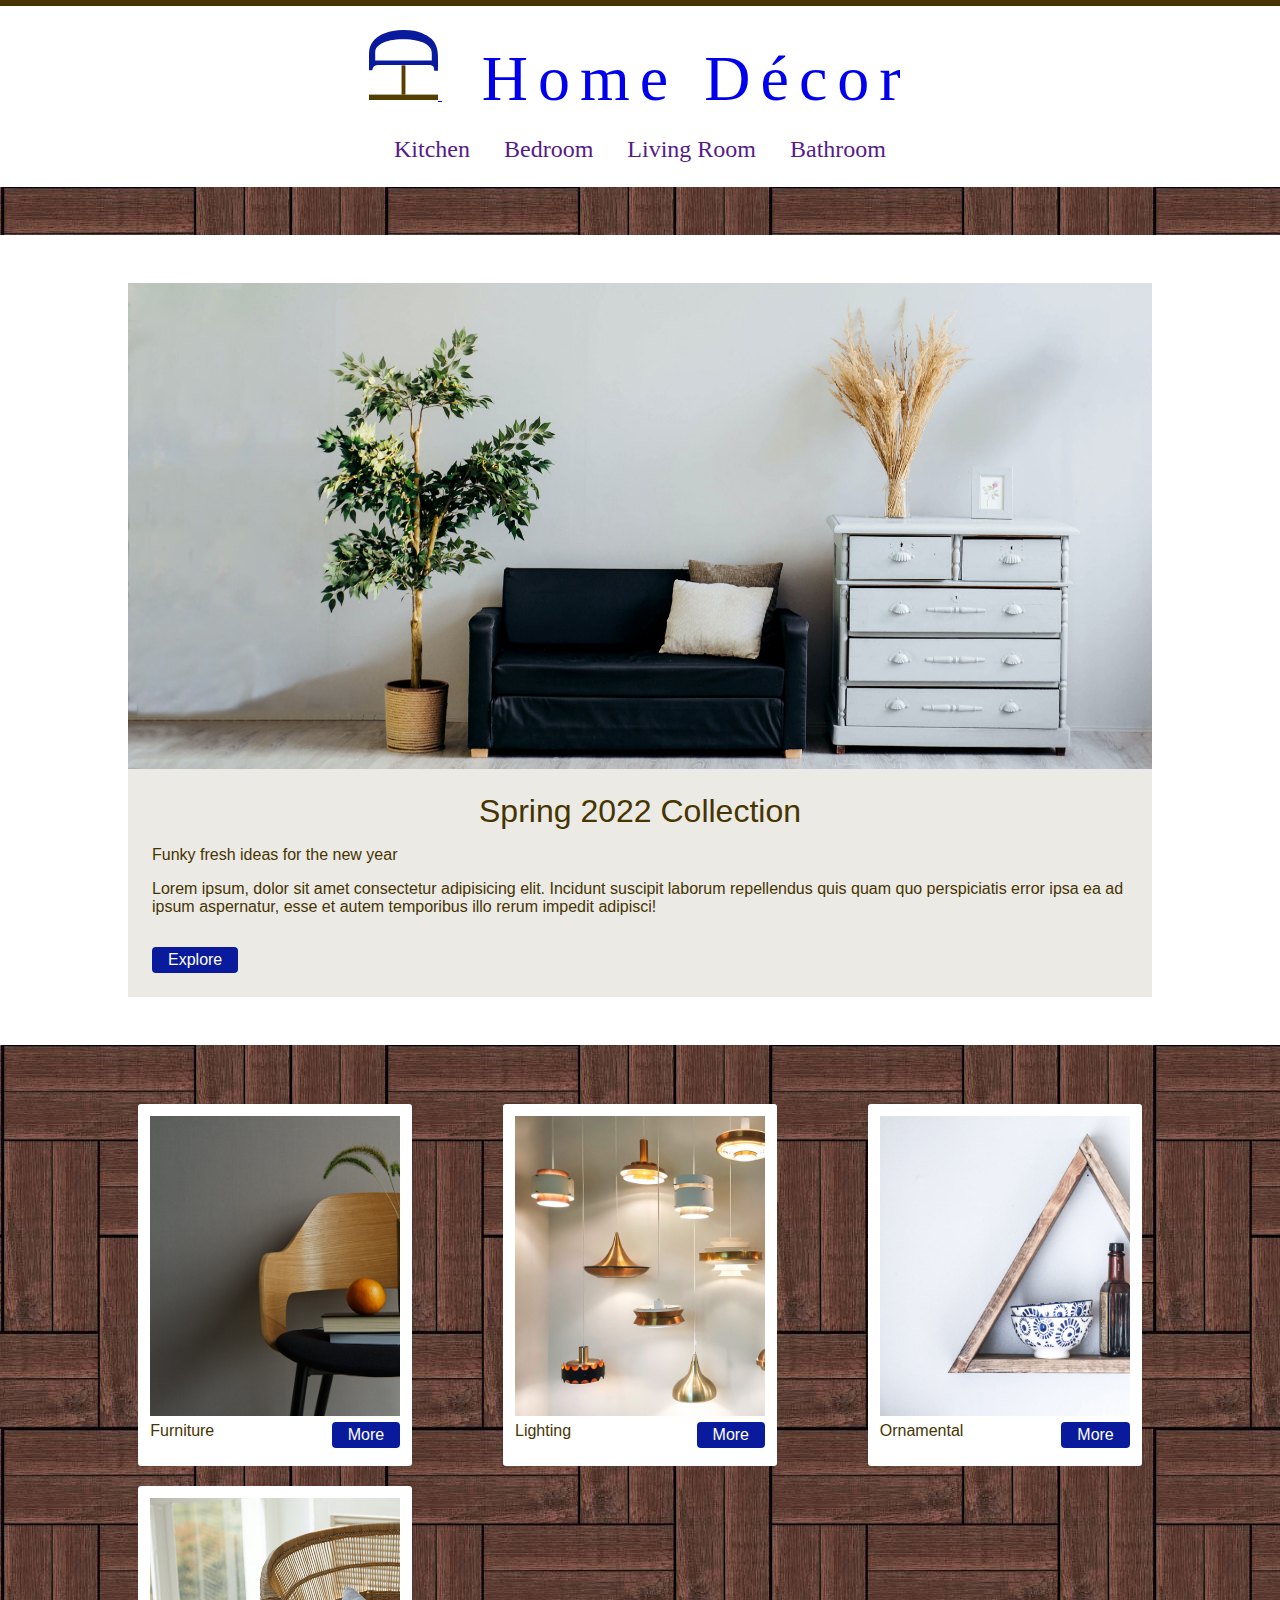
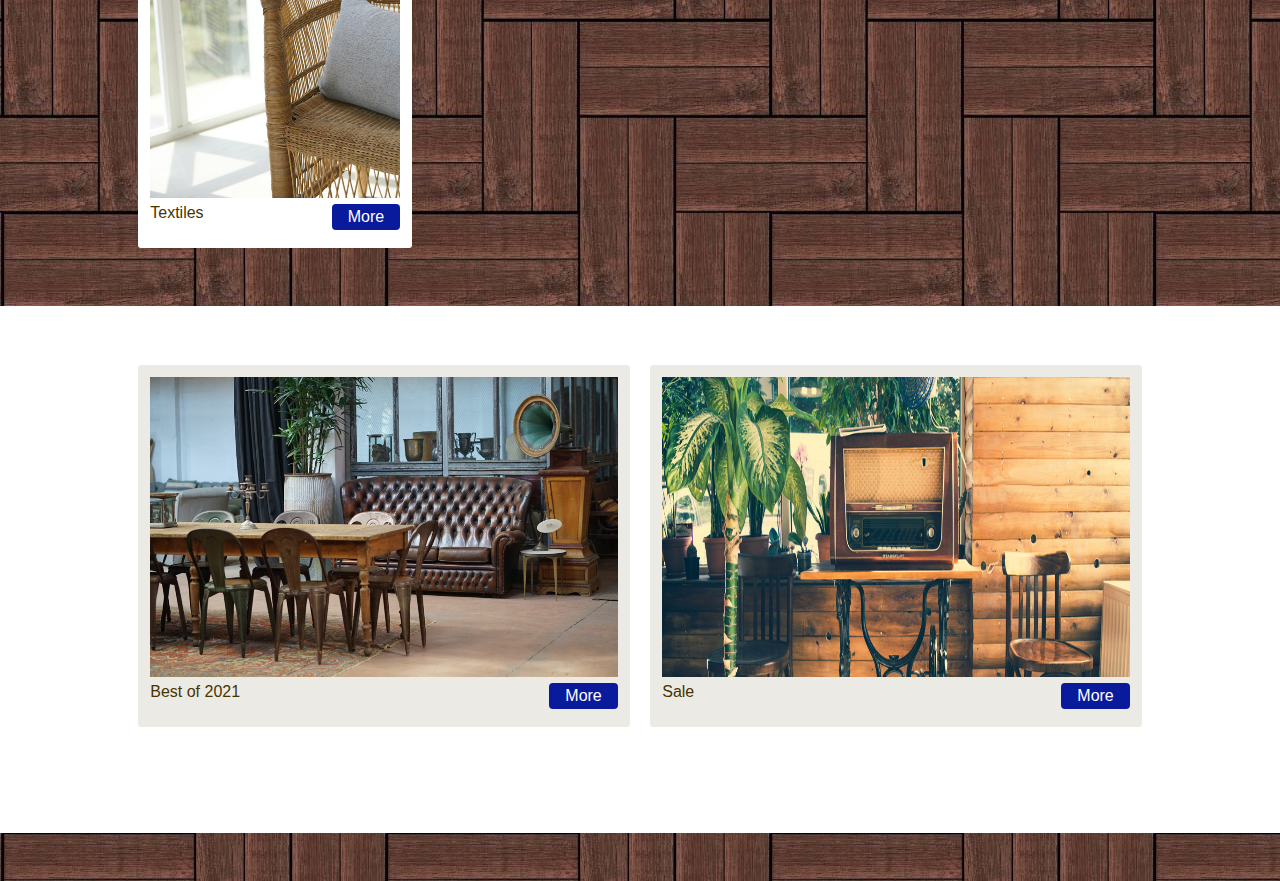
==== root/index.html @ 32a8465b "added root" ====
<!DOCTYPE html>
<html lang="en">
<head>
    <meta charset="UTF-8">
    <meta http-equiv="X-UA-Compatible" content="IE=edge">
    <meta name="viewport" content="width=device-width, initial-scale=1.0">
    <title>Home Decor | Welcome</title>
    <link rel="stylesheet" href="css/style.css">
<body>
    <header>
        <a href="index.html">
            <img id="logo" src="./images/logo.svg" alt="">
            <div id="brand">Home D&eacutecor</div>
        </a>
        <nav>
            <a href="">Kitchen</a>
            <a href="">Bedroom</a>
            <a href="">Living Room</a>
            <a href="">Bathroom</a>
        </nav>
    </header>
    <div class="parquet strip"></div>
    <main>
        
        <div class="featured"> 
            <img src="./images/spring.jpeg" alt="">
            <div class="featured-copy">
                <h1>Spring 2022 Collection</h1>
                <p>Funky fresh ideas for the new year</p>
                <p>Lorem ipsum, dolor sit amet consectetur adipisicing elit. Incidunt suscipit laborum repellendus quis quam quo perspiciatis error ipsa ea ad ipsum aspernatur, esse et autem temporibus illo rerum impedit adipisci!</p>
                <div>
                    <a class="cta" href="#">Explore</a>
                </div>
            </div>
        </div>
        <div class="parquet">
            <div class="categories">
                <div class="category-item">
                    <div class="image-container">
                        <img src="./images/furniture.jpg" alt="">
                    </div>
                    <div class="copy">
                        <p>Furniture</p>
                        <a class="cta" href="#">More</a>
                    </div>
                </div>
                <div class="category-item">
                    <div class="image-container">
                        <img src="./images/lighting.jpg" alt="">
                    </div>
                    <div class="copy">
                        <p>Lighting</p>
                        <a class="cta" href="#">More</a>
                    </div>
                </div>
                <div class="category-item">
                    <div class="image-container">
                        <img src="./images/ornamentals.jpg" alt="">
                    </div>
                    <div class="copy">
                        <p>Ornamental</p>
                        <a class="cta" href="#">More</a>
                    </div>
                </div>
                <div class="category-item">
                    <div class="image-container">
                        <img src="./images/textiles.jpg" alt="">
                    </div>
                    <div class="copy">
                        <p>Textiles</p>
                        <a class="cta" href="#">More</a>
                    </div>
                </div>
            </div>
        </div>
        <div class="categories">
            <div class="category-item double">
                <div class="image-container">
                    <img src="./images/best-of.jpg" alt="">
                </div>
                <div class="copy">
                    <p>Best of 2021</p>
                    <a class="cta" href="#">More</a>
                </div>
            </div>
            <div class="category-item double">
                <div class="image-container">
                    <img src="./images/sale.jpg" alt="">
                </div>
                <div class="copy">
                    <p>Sale</p>
                    <a class="cta" href="#">More</a>
                </div>
            </div>
        </div>
        

    </main>
    <div class="parquet strip"></div>
    <footer>
        <!-- <div>Credit: <a rel="nofollow" target="_blank" href="https://www.brusheezy.com">Brusheezy</a></div> -->
        <!-- photo of triangle shelf Photo by <a href="https://unsplash.com/@karaeads?utm_source=unsplash&utm_medium=referral&utm_content=creditCopyText">Kara Eads</a> on <a href="https://unsplash.com/s/photos/deco-interior?utm_source=unsplash&utm_medium=referral&utm_content=creditCopyText">Unsplash</a>
   -->
   <!-- bathroom photo Photo by <a href="https://unsplash.com/@jonnysplsh?utm_source=unsplash&utm_medium=referral&utm_content=creditCopyText">Jonny Caspari</a> on <a href="https://unsplash.com/s/photos/deco-interior?utm_source=unsplash&utm_medium=referral&utm_content=creditCopyText">Unsplash</a>
   -->
   <!-- plant and clock on dresser Photo by <a href="https://unsplash.com/@stephanieharvey?utm_source=unsplash&utm_medium=referral&utm_content=creditCopyText">Stephanie Harvey</a> on <a href="https://unsplash.com/s/photos/deco-interior?utm_source=unsplash&utm_medium=referral&utm_content=creditCopyText">Unsplash</a>
   -->
   <!-- kitchen photo Photo by <a href="https://unsplash.com/@robysense?utm_source=unsplash&utm_medium=referral&utm_content=creditCopyText">Selah Wreck</a> on <a href="https://unsplash.com/s/photos/furnitures?utm_source=unsplash&utm_medium=referral&utm_content=creditCopyText">Unsplash</a>
   -->
   <!-- chesterfield Photo by <a href="https://unsplash.com/@linacastaneda?utm_source=unsplash&utm_medium=referral&utm_content=creditCopyText">Lina Castaneda</a> on <a href="https://unsplash.com/s/photos/antique-vase?utm_source=unsplash&utm_medium=referral&utm_content=creditCopyText">Unsplash</a>
   -->
   <!-- Old radio Photo by <a href="https://unsplash.com/@schmutccsongor?utm_source=unsplash&utm_medium=referral&utm_content=creditCopyText">Csongor Schmutc</a> on <a href="https://unsplash.com/s/photos/antique-vase?utm_source=unsplash&utm_medium=referral&utm_content=creditCopyText">Unsplash</a>
   -->
   <!-- Chair with orange Photo by <a href="https://unsplash.com/@mary_skr?utm_source=unsplash&utm_medium=referral&utm_content=creditCopyText">Mary Skrynnikova</a> on <a href="https://unsplash.com/s/photos/vase?utm_source=unsplash&utm_medium=referral&utm_content=creditCopyText">Unsplash</a>
   -->
   <!-- Chair with plant Photo by <a href="https://unsplash.com/@mitchmoondae1111?utm_source=unsplash&utm_medium=referral&utm_content=creditCopyText">Mitch Moondae</a> on <a href="https://unsplash.com/s/photos/antique-chair?utm_source=unsplash&utm_medium=referral&utm_content=creditCopyText">Unsplash</a>
   -->
   <!-- Deco cup Photo by <a href="https://unsplash.com/@cathalmacan?utm_source=unsplash&utm_medium=referral&utm_content=creditCopyText">Cathal Mac an Bheatha</a> on <a href="https://unsplash.com/collections/3783717/art-deco?utm_source=unsplash&utm_medium=referral&utm_content=creditCopyText">Unsplash</a>
   -->
   <!-- Deco living room Photo by <a href="https://unsplash.com/@figmentprints?utm_source=unsplash&utm_medium=referral&utm_content=creditCopyText">Cat Han</a> on <a href="https://unsplash.com/s/photos/art-deco?utm_source=unsplash&utm_medium=referral&utm_content=creditCopyText">Unsplash</a>
   -->
   <!-- Sofa and dresser Photo by <a href="https://unsplash.com/@alexagorn?utm_source=unsplash&utm_medium=referral&utm_content=creditCopyText">Alexandra Gorn</a> on <a href="https://unsplash.com/s/photos/art-deco?utm_source=unsplash&utm_medium=referral&utm_content=creditCopyText">Unsplash</a>
   -->
   <!-- Lighting Photo by <a href="https://unsplash.com/@etiennegirardet?utm_source=unsplash&utm_medium=referral&utm_content=creditCopyText">Etienne Girardet</a> on <a href="https://unsplash.com/s/photos/lighting?utm_source=unsplash&utm_medium=referral&utm_content=creditCopyText">Unsplash</a>
   -->
   <!-- Textiles Photo by <a href="https://unsplash.com/@deconovo?utm_source=unsplash&utm_medium=referral&utm_content=creditCopyText">Deconovo</a> on <a href="https://unsplash.com/@deconovo?utm_source=unsplash&utm_medium=referral&utm_content=creditCopyText">Unsplash</a>
   -->
    </footer>    
</body>
</html>
---- root/css/style.css ----
body {
  margin: 0;
  font-family: Georgia, "Times New Roman", Times, serif;
  color: #463401;
}

p {
  font-family: Verdana, Geneva, Tahoma, sans-serif;
}

.cta {
  display: inline-block;
  background-color: #091B9C;
  color: white;
  text-decoration: none;
  padding: 4px 16px;
  border-radius: 4px;
  font-family: Verdana, Geneva, Tahoma, sans-serif;
}

.cta:hover {
  background-color: #463401;
}

.strip {
  height: 48px;
  width: 100%;
}

header {
  padding: 24px 10% 24px 10%;
  position: relative;
  text-align: center;
  border-top: 6px solid #463401;
}

#brand, nav {
  display: inline-block;
}

#logo {
  height: 70px;
}

#brand {
  font-size: 4rem;
  letter-spacing: 10px;
  margin-left: 40px;
}

nav {
  margin-top: 20px;
  display: block;
}

nav a {
  font-size: 1.5rem;
  text-decoration: none;
  margin: 15px;
}

main {
  padding: 48px 0;
}

.featured {
  width: 80%;
  margin: 0 auto;
  border-radius: 3px;
  padding: 0 1%;
  background-color: white;
  display: -webkit-box;
  display: -ms-flexbox;
  display: flex;
  -ms-flex-wrap: wrap;
      flex-wrap: wrap;
  font-family: Verdana, Geneva, Tahoma, sans-serif;
  margin-bottom: 48px;
}

.featured h1 {
  font-weight: 100;
  text-align: center;
  margin: 0;
}

.featured img {
  width: 100%;
  -webkit-box-flex: 1;
      -ms-flex: 1;
          flex: 1;
}

.featured .featured-copy {
  padding: 24px;
  -webkit-box-flex: 1;
      -ms-flex: 1;
          flex: 1;
  background-color: rgba(70, 52, 1, 0.1);
}

.featured .cta {
  margin-top: 15px;
}

.categories {
  width: 80%;
  margin: 0 auto;
  padding: 48px 0;
  display: -webkit-box;
  display: -ms-flexbox;
  display: flex;
  -ms-flex-wrap: wrap;
      flex-wrap: wrap;
  -webkit-box-pack: justify;
      -ms-flex-pack: justify;
          justify-content: space-between;
}

.categories .category-item {
  text-align: center;
  padding: 12px;
  border-radius: 3px;
  width: 21%;
  margin: 1%;
  min-width: 250px;
  background-color: white;
}

.categories .category-item.double {
  -webkit-box-flex: 1;
      -ms-flex: 1;
          flex: 1;
  background-color: rgba(70, 52, 1, 0.1);
  border-radius: 3px;
}

.categories .category-item.double img {
  width: 100%;
}

.categories .category-item .copy {
  display: -webkit-box;
  display: -ms-flexbox;
  display: flex;
  -ms-flex-wrap: wrap;
      flex-wrap: wrap;
  -webkit-box-pack: justify;
      -ms-flex-pack: justify;
          justify-content: space-between;
  padding: 6px 0;
}

.categories .category-item .copy p {
  margin: 0;
}

.categories .image-container {
  height: 300px;
  overflow: hidden;
}

.categories img {
  height: 100%;
  -o-object-fit: fill;
     object-fit: fill;
}

.parquet {
  background-image: url("../../images/parquet.jpg");
}
/*# sourceMappingURL=style.css.map */
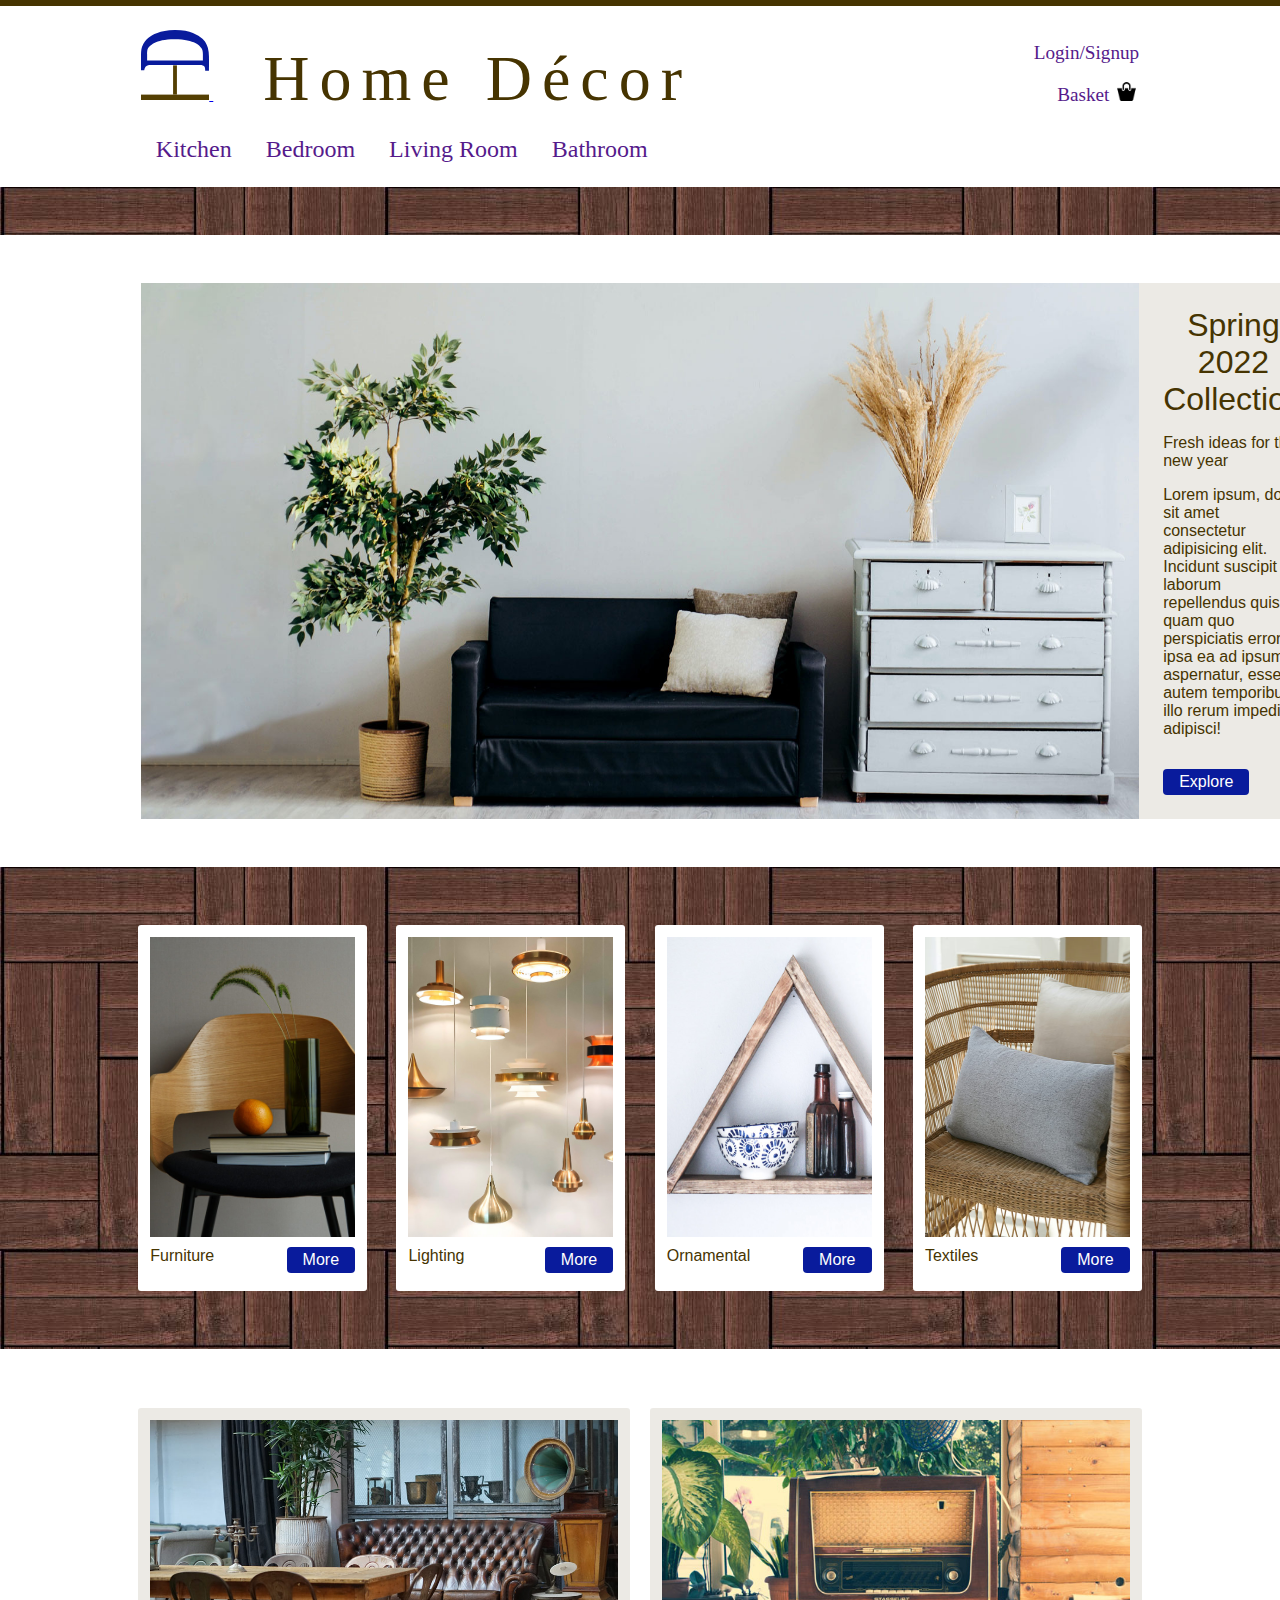
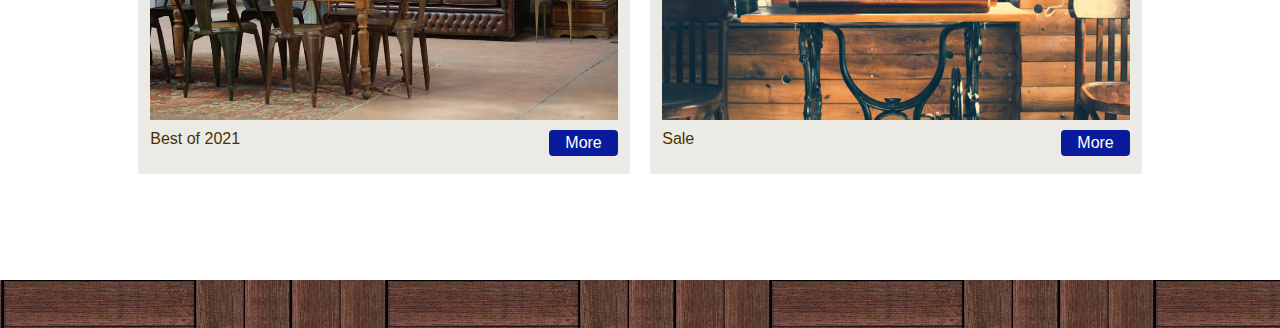
==== commit 852a84c7: "Added media queries" ====
--- a/root/index.html
+++ b/root/index.html
@@ -18,6 +18,15 @@
             <a href="">Living Room</a>
             <a href="">Bathroom</a>
         </nav>
+        <div class="user">
+            <div class="account"><a href="">Login/Signup</a></div>
+            <div class="basket"><a href="">Basket <img src="./images/basket-icon.png" alt=""></a></div>
+        </div>
+        <div class="hamburger">
+            <div class="top-bar"></div>
+            <div class="middle-bar"></div>
+            <div class="bottom-bar"></div>
+        </div>
     </header>
     <div class="parquet strip"></div>
     <main>
@@ -26,7 +35,7 @@
             <img src="./images/spring.jpeg" alt="">
             <div class="featured-copy">
                 <h1>Spring 2022 Collection</h1>
-                <p>Funky fresh ideas for the new year</p>
+                <p>Fresh ideas for the new year</p>
                 <p>Lorem ipsum, dolor sit amet consectetur adipisicing elit. Incidunt suscipit laborum repellendus quis quam quo perspiciatis error ipsa ea ad ipsum aspernatur, esse et autem temporibus illo rerum impedit adipisci!</p>
                 <div>
                     <a class="cta" href="#">Explore</a>
@@ -125,6 +134,7 @@
    -->
    <!-- Textiles Photo by <a href="https://unsplash.com/@deconovo?utm_source=unsplash&utm_medium=referral&utm_content=creditCopyText">Deconovo</a> on <a href="https://unsplash.com/@deconovo?utm_source=unsplash&utm_medium=referral&utm_content=creditCopyText">Unsplash</a>
    -->
+   <!-- Basket icon https://icon-library.com/icon/basket-icon-14.html.html>Basket Icon # 177235 -->
     </footer>    
 </body>
 </html>--- a/root/css/style.css
+++ b/root/css/style.css
@@ -27,11 +27,99 @@
   width: 100%;
 }
 
+.parquet {
+  background-image: url("../images/parquet.jpg");
+}
+
 header {
-  padding: 24px 10% 24px 10%;
+  padding: 24px 11% 24px 11%;
   position: relative;
-  text-align: center;
   border-top: 6px solid #463401;
+  max-width: 1920px;
+}
+
+@media (max-width: 1000px) {
+  header #logo {
+    height: 50px;
+  }
+  header #brand {
+    font-size: 2.5rem;
+  }
+  header nav {
+    display: none;
+  }
+  header .user {
+    display: none;
+  }
+  header .hamburger {
+    display: unset;
+  }
+}
+
+@media (max-width: 700px) {
+  header {
+    padding: 24px 5%;
+  }
+  header #brand {
+    margin-left: 10px;
+    font-size: 2rem;
+  }
+  header #logo {
+    height: 32px;
+  }
+  header .hamburger {
+    width: 50px;
+    height: 42px;
+    right: 5%;
+  }
+  header .hamburger div {
+    top: 6px;
+    left: 6px;
+    width: 38px;
+  }
+  header .hamburger div.middle-bar {
+    top: 16px;
+  }
+  header .hamburger div.bottom-bar {
+    top: 26px;
+  }
+}
+
+@media (max-width: 500px) {
+  header #brand {
+    font-size: 1.5rem;
+    letter-spacing: 5px;
+  }
+}
+
+.hamburger {
+  display: none;
+  position: absolute;
+  right: 11%;
+  top: 24px;
+  width: 70px;
+  height: 60px;
+  border: 2px solid #091B9C;
+  border-radius: 10px;
+  z-index: 250;
+}
+
+.hamburger div {
+  width: 45px;
+  height: 3px;
+  background-color: #091B9C;
+  border-radius: 3px;
+  position: relative;
+  left: 12px;
+  top: 12px;
+}
+
+.hamburger .middle-bar {
+  top: 25px;
+}
+
+.hamburger .bottom-bar {
+  top: 39px;
 }
 
 #brand, nav {
@@ -45,7 +133,8 @@
 #brand {
   font-size: 4rem;
   letter-spacing: 10px;
-  margin-left: 40px;
+  margin-left: 50px;
+  color: #463401;
 }
 
 nav {
@@ -59,23 +148,60 @@
   margin: 15px;
 }
 
+.user {
+  position: absolute;
+  right: 11%;
+  top: 24px;
+  text-align: right;
+}
+
+.user div {
+  display: block;
+  margin: 12px 0;
+  font-size: 1.2rem;
+}
+
+.user a {
+  text-decoration: unset;
+}
+
+.user .basket img {
+  height: 25px;
+  width: 25px;
+  position: relative;
+  top: 3px;
+}
+
 main {
   padding: 48px 0;
+  max-width: 1920px;
 }
 
 .featured {
-  width: 80%;
+  width: 78%;
   margin: 0 auto;
   border-radius: 3px;
-  padding: 0 1%;
   background-color: white;
   display: -webkit-box;
   display: -ms-flexbox;
   display: flex;
-  -ms-flex-wrap: wrap;
-      flex-wrap: wrap;
   font-family: Verdana, Geneva, Tahoma, sans-serif;
   margin-bottom: 48px;
+}
+
+@media (max-width: 1000px) {
+  .featured {
+    display: block;
+  }
+}
+
+@media (max-width: 700px) {
+  .featured {
+    width: 98%;
+  }
+  .featured h1 {
+    font-size: 1.5rem;
+  }
 }
 
 .featured h1 {
@@ -89,6 +215,8 @@
   -webkit-box-flex: 1;
       -ms-flex: 1;
           flex: 1;
+  -o-object-fit: cover;
+     object-fit: cover;
 }
 
 .featured .featured-copy {
@@ -117,14 +245,47 @@
           justify-content: space-between;
 }
 
+@media (max-width: 700px) {
+  .categories {
+    display: block;
+  }
+}
+
 .categories .category-item {
   text-align: center;
   padding: 12px;
   border-radius: 3px;
-  width: 21%;
+  width: 20%;
   margin: 1%;
-  min-width: 250px;
   background-color: white;
+}
+
+@media (max-width: 1200px) {
+  .categories .category-item {
+    width: 45%;
+  }
+}
+
+@media (max-width: 1000px) {
+  .categories .category-item {
+    width: 43%;
+  }
+}
+
+@media (max-width: 700px) {
+  .categories .category-item {
+    width: 80%;
+    margin: 24px auto;
+  }
+  .categories .category-item img {
+    height: 220px;
+  }
+}
+
+@media (max-width: 500px) {
+  .categories .category-item {
+    width: 90%;
+  }
 }
 
 .categories .category-item.double {
@@ -132,11 +293,6 @@
       -ms-flex: 1;
           flex: 1;
   background-color: rgba(70, 52, 1, 0.1);
-  border-radius: 3px;
-}
-
-.categories .category-item.double img {
-  width: 100%;
 }
 
 .categories .category-item .copy {
@@ -156,17 +312,13 @@
 }
 
 .categories .image-container {
+  overflow: hidden;
+}
+
+.categories img {
   height: 300px;
-  overflow: hidden;
-}
-
-.categories img {
-  height: 100%;
-  -o-object-fit: fill;
-     object-fit: fill;
-}
-
-.parquet {
-  background-image: url("../../images/parquet.jpg");
+  -o-object-fit: cover;
+     object-fit: cover;
+  width: 100%;
 }
 /*# sourceMappingURL=style.css.map */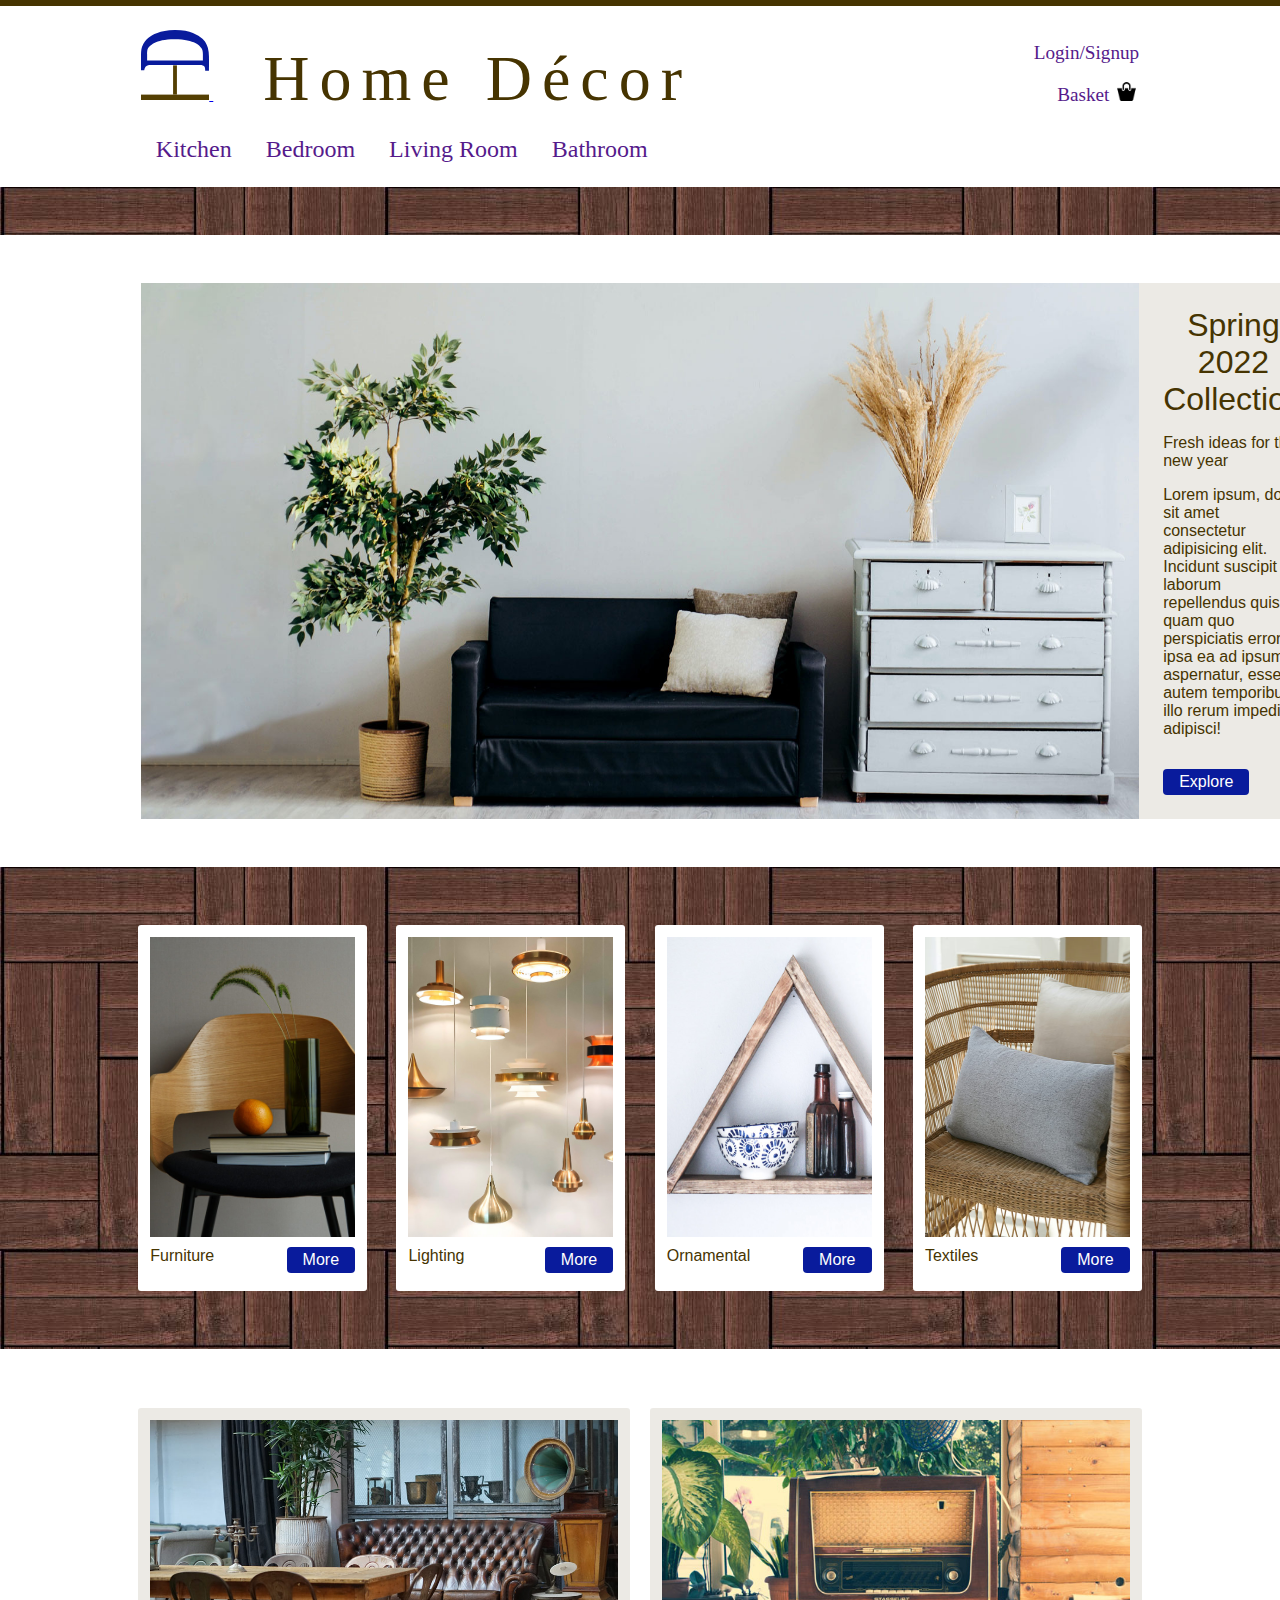
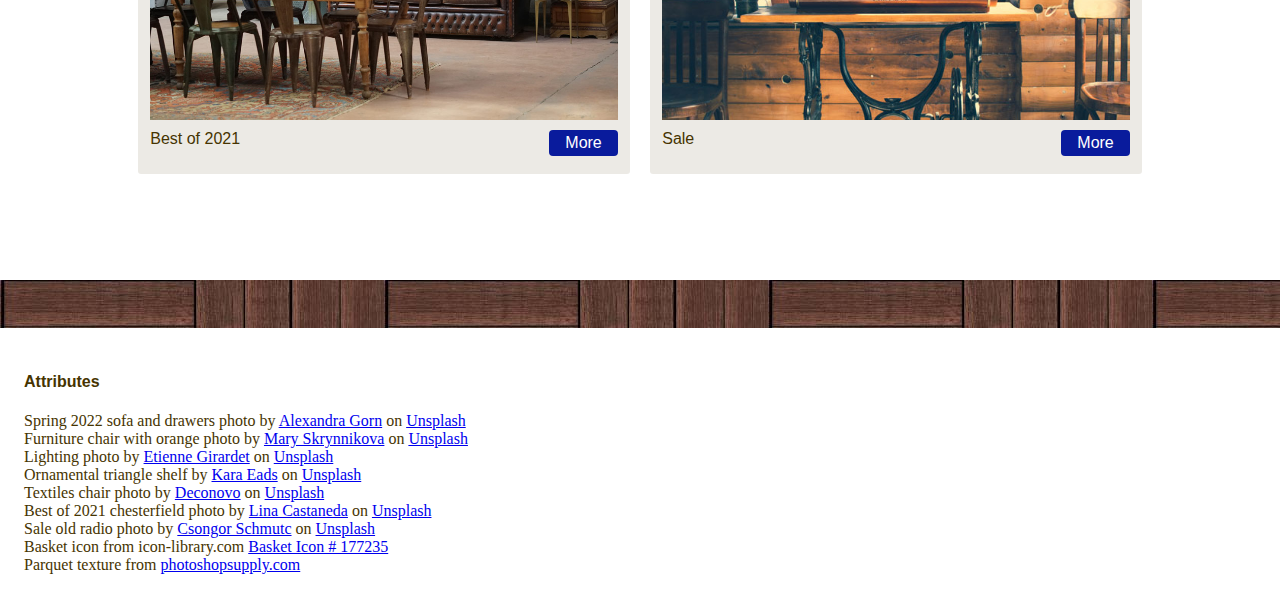
==== commit 6dd6f7c3: "Added attributes" ====
--- a/root/index.html
+++ b/root/index.html
@@ -49,7 +49,7 @@
                         <img src="./images/furniture.jpg" alt="">
                     </div>
                     <div class="copy">
-                        <p>Furniture</p>
+                        <h2>Furniture</h2>
                         <a class="cta" href="#">More</a>
                     </div>
                 </div>
@@ -58,7 +58,7 @@
                         <img src="./images/lighting.jpg" alt="">
                     </div>
                     <div class="copy">
-                        <p>Lighting</p>
+                        <h2>Lighting</h2>
                         <a class="cta" href="#">More</a>
                     </div>
                 </div>
@@ -67,7 +67,7 @@
                         <img src="./images/ornamentals.jpg" alt="">
                     </div>
                     <div class="copy">
-                        <p>Ornamental</p>
+                        <h2>Ornamental</h2>
                         <a class="cta" href="#">More</a>
                     </div>
                 </div>
@@ -76,7 +76,7 @@
                         <img src="./images/textiles.jpg" alt="">
                     </div>
                     <div class="copy">
-                        <p>Textiles</p>
+                        <h2>Textiles</h2>
                         <a class="cta" href="#">More</a>
                     </div>
                 </div>
@@ -88,7 +88,7 @@
                     <img src="./images/best-of.jpg" alt="">
                 </div>
                 <div class="copy">
-                    <p>Best of 2021</p>
+                    <h3>Best of 2021</h3>
                     <a class="cta" href="#">More</a>
                 </div>
             </div>
@@ -97,7 +97,7 @@
                     <img src="./images/sale.jpg" alt="">
                 </div>
                 <div class="copy">
-                    <p>Sale</p>
+                    <h3>Sale</h3>
                     <a class="cta" href="#">More</a>
                 </div>
             </div>
@@ -107,34 +107,18 @@
     </main>
     <div class="parquet strip"></div>
     <footer>
-        <!-- <div>Credit: <a rel="nofollow" target="_blank" href="https://www.brusheezy.com">Brusheezy</a></div> -->
-        <!-- photo of triangle shelf Photo by <a href="https://unsplash.com/@karaeads?utm_source=unsplash&utm_medium=referral&utm_content=creditCopyText">Kara Eads</a> on <a href="https://unsplash.com/s/photos/deco-interior?utm_source=unsplash&utm_medium=referral&utm_content=creditCopyText">Unsplash</a>
-   -->
-   <!-- bathroom photo Photo by <a href="https://unsplash.com/@jonnysplsh?utm_source=unsplash&utm_medium=referral&utm_content=creditCopyText">Jonny Caspari</a> on <a href="https://unsplash.com/s/photos/deco-interior?utm_source=unsplash&utm_medium=referral&utm_content=creditCopyText">Unsplash</a>
-   -->
-   <!-- plant and clock on dresser Photo by <a href="https://unsplash.com/@stephanieharvey?utm_source=unsplash&utm_medium=referral&utm_content=creditCopyText">Stephanie Harvey</a> on <a href="https://unsplash.com/s/photos/deco-interior?utm_source=unsplash&utm_medium=referral&utm_content=creditCopyText">Unsplash</a>
-   -->
-   <!-- kitchen photo Photo by <a href="https://unsplash.com/@robysense?utm_source=unsplash&utm_medium=referral&utm_content=creditCopyText">Selah Wreck</a> on <a href="https://unsplash.com/s/photos/furnitures?utm_source=unsplash&utm_medium=referral&utm_content=creditCopyText">Unsplash</a>
-   -->
-   <!-- chesterfield Photo by <a href="https://unsplash.com/@linacastaneda?utm_source=unsplash&utm_medium=referral&utm_content=creditCopyText">Lina Castaneda</a> on <a href="https://unsplash.com/s/photos/antique-vase?utm_source=unsplash&utm_medium=referral&utm_content=creditCopyText">Unsplash</a>
-   -->
-   <!-- Old radio Photo by <a href="https://unsplash.com/@schmutccsongor?utm_source=unsplash&utm_medium=referral&utm_content=creditCopyText">Csongor Schmutc</a> on <a href="https://unsplash.com/s/photos/antique-vase?utm_source=unsplash&utm_medium=referral&utm_content=creditCopyText">Unsplash</a>
-   -->
-   <!-- Chair with orange Photo by <a href="https://unsplash.com/@mary_skr?utm_source=unsplash&utm_medium=referral&utm_content=creditCopyText">Mary Skrynnikova</a> on <a href="https://unsplash.com/s/photos/vase?utm_source=unsplash&utm_medium=referral&utm_content=creditCopyText">Unsplash</a>
-   -->
-   <!-- Chair with plant Photo by <a href="https://unsplash.com/@mitchmoondae1111?utm_source=unsplash&utm_medium=referral&utm_content=creditCopyText">Mitch Moondae</a> on <a href="https://unsplash.com/s/photos/antique-chair?utm_source=unsplash&utm_medium=referral&utm_content=creditCopyText">Unsplash</a>
-   -->
-   <!-- Deco cup Photo by <a href="https://unsplash.com/@cathalmacan?utm_source=unsplash&utm_medium=referral&utm_content=creditCopyText">Cathal Mac an Bheatha</a> on <a href="https://unsplash.com/collections/3783717/art-deco?utm_source=unsplash&utm_medium=referral&utm_content=creditCopyText">Unsplash</a>
-   -->
-   <!-- Deco living room Photo by <a href="https://unsplash.com/@figmentprints?utm_source=unsplash&utm_medium=referral&utm_content=creditCopyText">Cat Han</a> on <a href="https://unsplash.com/s/photos/art-deco?utm_source=unsplash&utm_medium=referral&utm_content=creditCopyText">Unsplash</a>
-   -->
-   <!-- Sofa and dresser Photo by <a href="https://unsplash.com/@alexagorn?utm_source=unsplash&utm_medium=referral&utm_content=creditCopyText">Alexandra Gorn</a> on <a href="https://unsplash.com/s/photos/art-deco?utm_source=unsplash&utm_medium=referral&utm_content=creditCopyText">Unsplash</a>
-   -->
-   <!-- Lighting Photo by <a href="https://unsplash.com/@etiennegirardet?utm_source=unsplash&utm_medium=referral&utm_content=creditCopyText">Etienne Girardet</a> on <a href="https://unsplash.com/s/photos/lighting?utm_source=unsplash&utm_medium=referral&utm_content=creditCopyText">Unsplash</a>
-   -->
-   <!-- Textiles Photo by <a href="https://unsplash.com/@deconovo?utm_source=unsplash&utm_medium=referral&utm_content=creditCopyText">Deconovo</a> on <a href="https://unsplash.com/@deconovo?utm_source=unsplash&utm_medium=referral&utm_content=creditCopyText">Unsplash</a>
-   -->
-   <!-- Basket icon https://icon-library.com/icon/basket-icon-14.html.html>Basket Icon # 177235 -->
+        <div class="attributes">
+            <h4>Attributes</h4>
+            <div>Spring 2022 sofa and drawers photo by <a href="https://unsplash.com/@alexagorn?utm_source=unsplash&utm_medium=referral&utm_content=creditCopyText">Alexandra Gorn</a> on <a href="https://unsplash.com/s/photos/art-deco?utm_source=unsplash&utm_medium=referral&utm_content=creditCopyText">Unsplash</a></div>
+            <div>Furniture chair with orange photo by <a href="https://unsplash.com/@mary_skr?utm_source=unsplash&utm_medium=referral&utm_content=creditCopyText">Mary Skrynnikova</a> on <a href="https://unsplash.com/s/photos/vase?utm_source=unsplash&utm_medium=referral&utm_content=creditCopyText">Unsplash</a></div>
+            <div>Lighting photo by <a href="https://unsplash.com/@etiennegirardet?utm_source=unsplash&utm_medium=referral&utm_content=creditCopyText">Etienne Girardet</a> on <a href="https://unsplash.com/s/photos/lighting?utm_source=unsplash&utm_medium=referral&utm_content=creditCopyText">Unsplash</a></div>
+            <div>Ornamental triangle shelf by <a href="https://unsplash.com/@karaeads?utm_source=unsplash&utm_medium=referral&utm_content=creditCopyText">Kara Eads</a> on <a href="https://unsplash.com/s/photos/deco-interior?utm_source=unsplash&utm_medium=referral&utm_content=creditCopyText">Unsplash</a></div>
+            <div>Textiles chair photo by <a href="https://unsplash.com/@deconovo?utm_source=unsplash&utm_medium=referral&utm_content=creditCopyText">Deconovo</a> on <a href="https://unsplash.com/@deconovo?utm_source=unsplash&utm_medium=referral&utm_content=creditCopyText">Unsplash</a></div>
+            <div>Best of 2021 chesterfield photo by <a href="https://unsplash.com/@linacastaneda?utm_source=unsplash&utm_medium=referral&utm_content=creditCopyText">Lina Castaneda</a> on <a href="https://unsplash.com/s/photos/antique-vase?utm_source=unsplash&utm_medium=referral&utm_content=creditCopyText">Unsplash</a></div>
+            <div>Sale old radio photo by <a href="https://unsplash.com/@schmutccsongor?utm_source=unsplash&utm_medium=referral&utm_content=creditCopyText">Csongor Schmutc</a> on <a href="https://unsplash.com/s/photos/antique-vase?utm_source=unsplash&utm_medium=referral&utm_content=creditCopyText">Unsplash</a></div>
+            <div>Basket icon from icon-library.com <a href=" https://icon-library.com/icon/basket-icon-14.html.html">Basket Icon # 177235</a></div>
+            <div>Parquet texture from <a href="https://www.photoshopsupply.com/patterns-textures/wood-floor-texture">photoshopsupply.com</a></div>
+        </div>
     </footer>    
 </body>
 </html>--- a/root/css/style.css
+++ b/root/css/style.css
@@ -4,7 +4,7 @@
   color: #463401;
 }
 
-p {
+p, h1, h2, h3, h4 {
   font-family: Verdana, Geneva, Tahoma, sans-serif;
 }
 
@@ -29,6 +29,10 @@
 
 .parquet {
   background-image: url("../images/parquet.jpg");
+}
+
+.attributes {
+  padding: 24px;
 }
 
 header {
@@ -307,8 +311,10 @@
   padding: 6px 0;
 }
 
-.categories .category-item .copy p {
+.categories .category-item .copy p, .categories .category-item .copy h2, .categories .category-item .copy h3 {
   margin: 0;
+  font-size: 1rem;
+  font-weight: normal;
 }
 
 .categories .image-container {
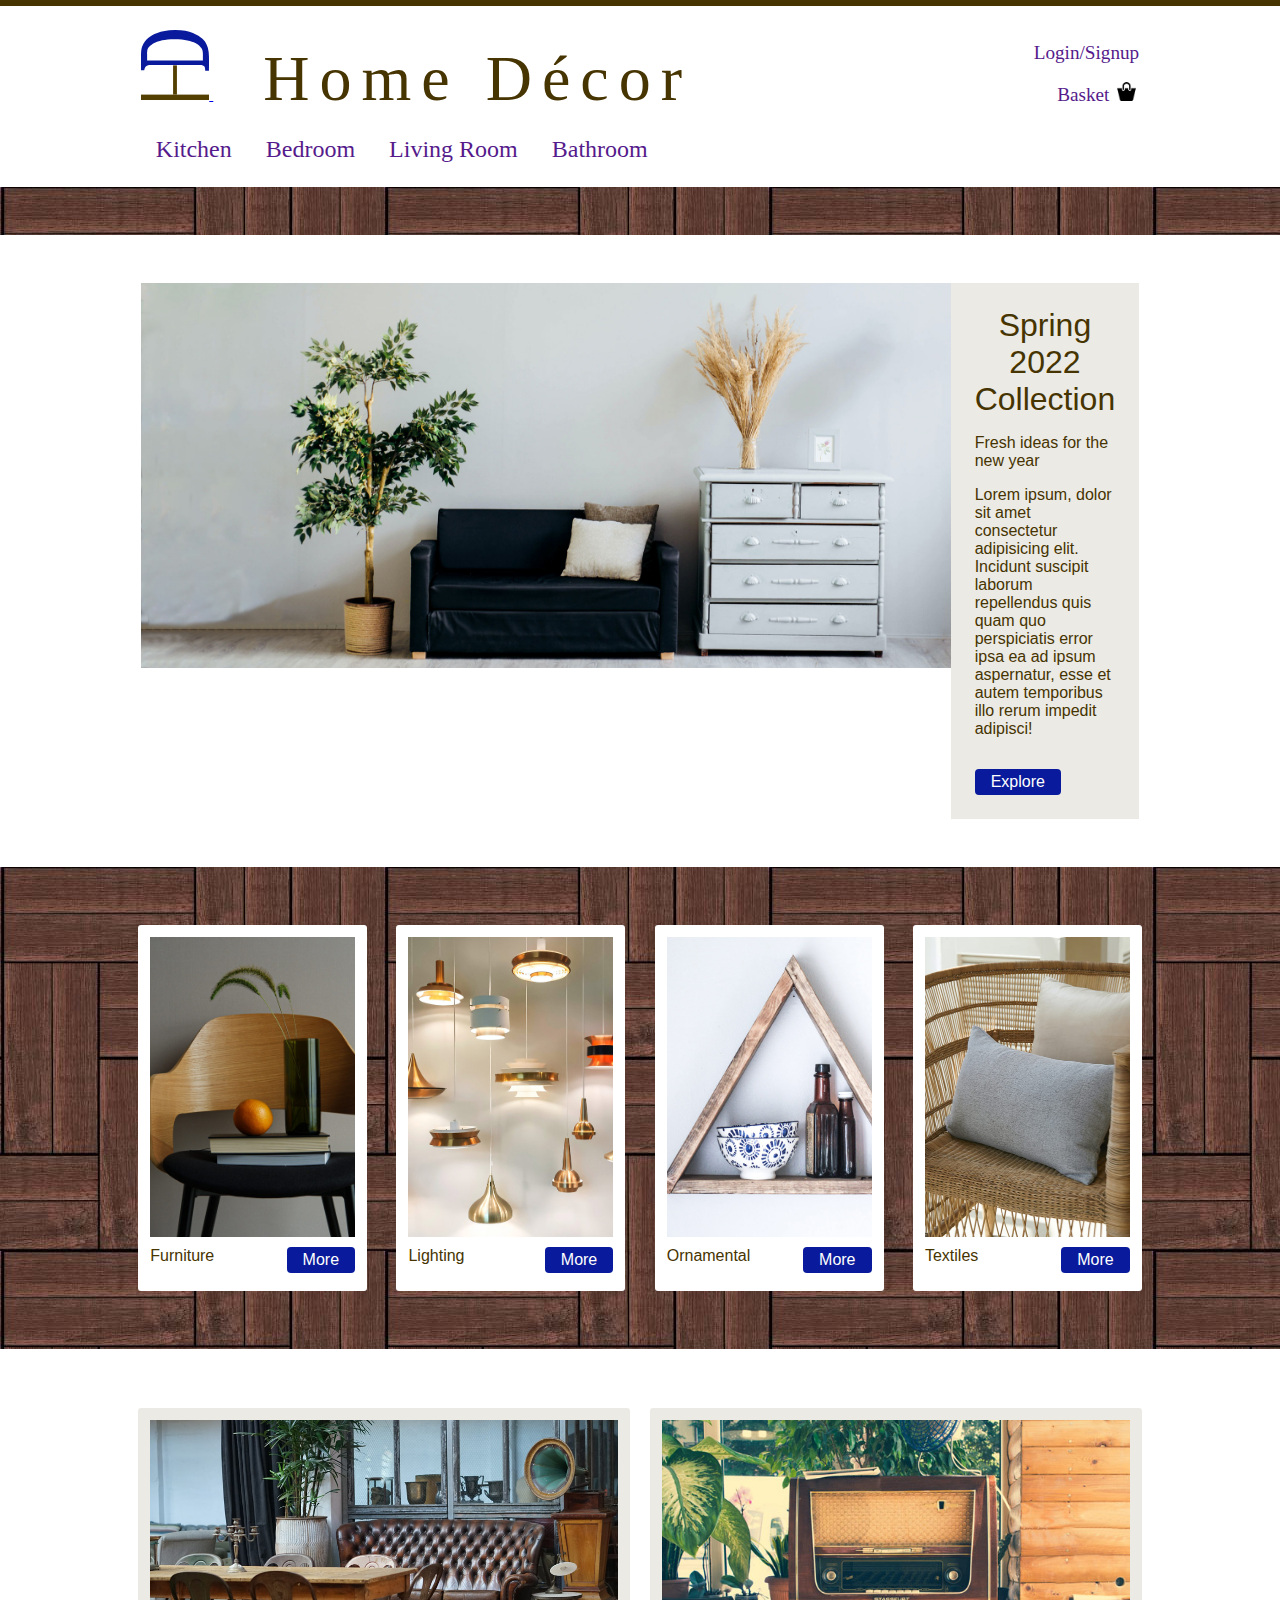
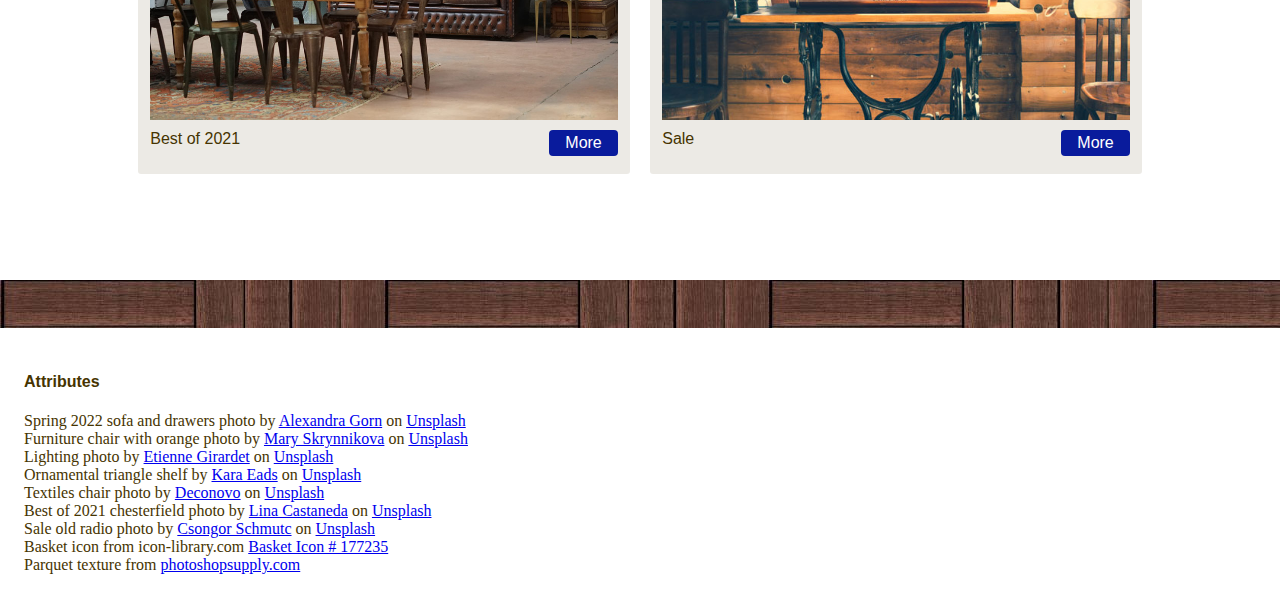
==== commit 1f564f1a: "Update index.html" ====
--- a/root/index.html
+++ b/root/index.html
@@ -32,7 +32,9 @@
     <main>
         
         <div class="featured"> 
-            <img src="./images/spring.jpeg" alt="">
+            <div class="image-container">
+                <img src="./images/spring.jpeg" alt="">
+            </div>
             <div class="featured-copy">
                 <h1>Spring 2022 Collection</h1>
                 <p>Fresh ideas for the new year</p>
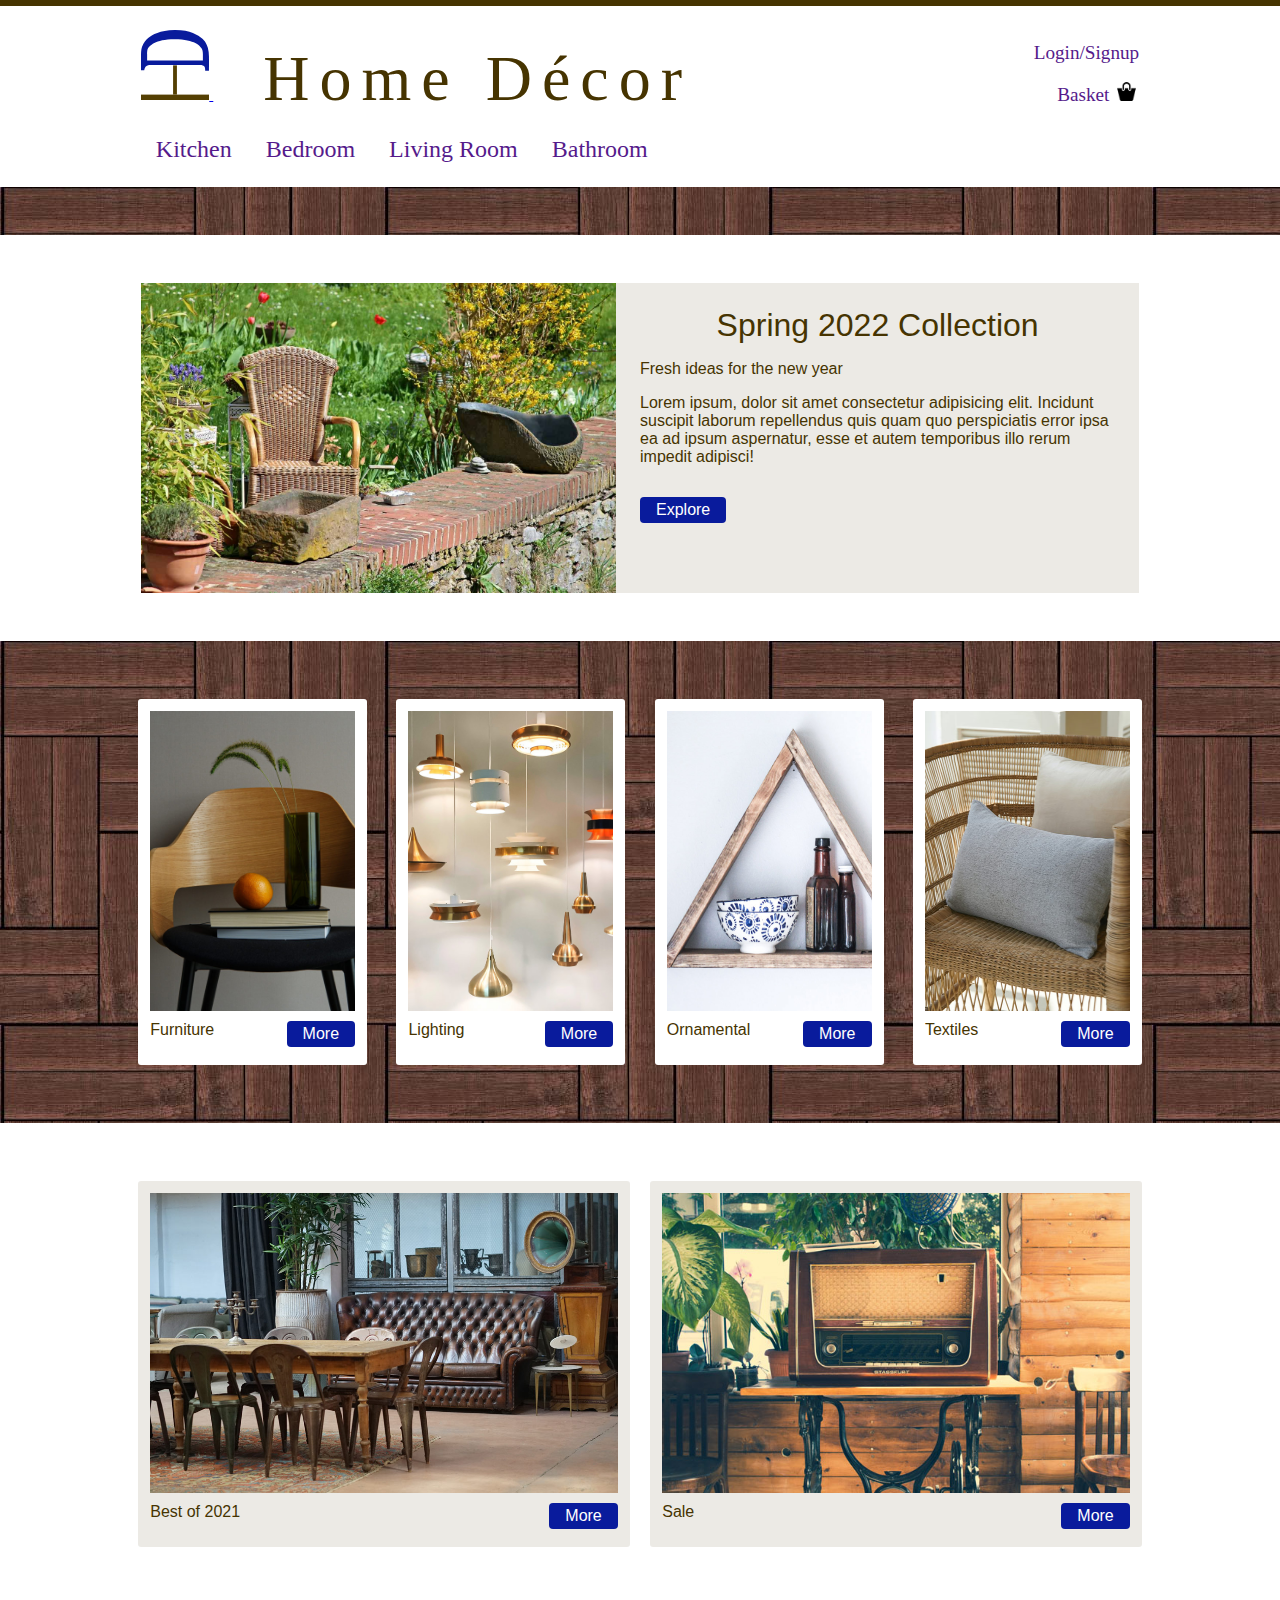
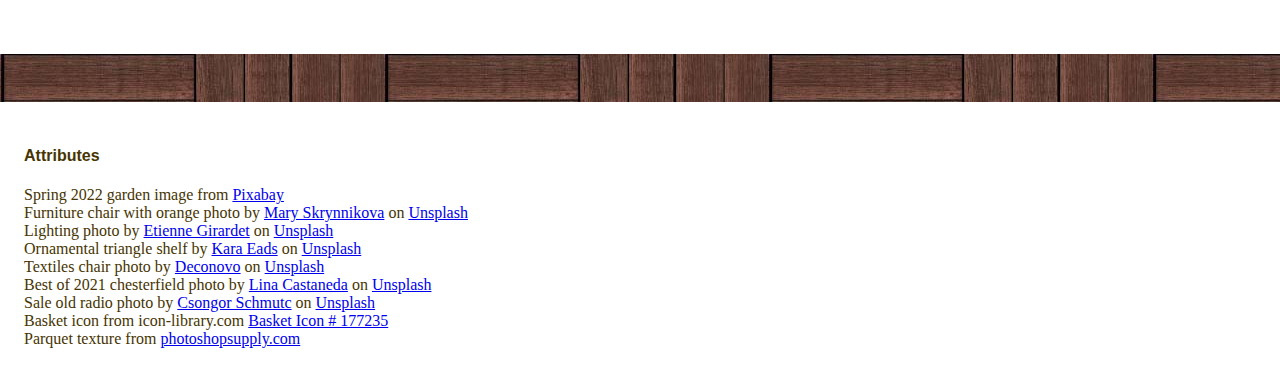
==== commit 4225df8e: "image change" ====
--- a/root/index.html
+++ b/root/index.html
@@ -111,7 +111,7 @@
     <footer>
         <div class="attributes">
             <h4>Attributes</h4>
-            <div>Spring 2022 sofa and drawers photo by <a href="https://unsplash.com/@alexagorn?utm_source=unsplash&utm_medium=referral&utm_content=creditCopyText">Alexandra Gorn</a> on <a href="https://unsplash.com/s/photos/art-deco?utm_source=unsplash&utm_medium=referral&utm_content=creditCopyText">Unsplash</a></div>
+            <div>Spring 2022 garden image from <a href="https://pixabay.com/photos/garden-resting-place-idyll-peaceful-3322922/">Pixabay</a></div>
             <div>Furniture chair with orange photo by <a href="https://unsplash.com/@mary_skr?utm_source=unsplash&utm_medium=referral&utm_content=creditCopyText">Mary Skrynnikova</a> on <a href="https://unsplash.com/s/photos/vase?utm_source=unsplash&utm_medium=referral&utm_content=creditCopyText">Unsplash</a></div>
             <div>Lighting photo by <a href="https://unsplash.com/@etiennegirardet?utm_source=unsplash&utm_medium=referral&utm_content=creditCopyText">Etienne Girardet</a> on <a href="https://unsplash.com/s/photos/lighting?utm_source=unsplash&utm_medium=referral&utm_content=creditCopyText">Unsplash</a></div>
             <div>Ornamental triangle shelf by <a href="https://unsplash.com/@karaeads?utm_source=unsplash&utm_medium=referral&utm_content=creditCopyText">Kara Eads</a> on <a href="https://unsplash.com/s/photos/deco-interior?utm_source=unsplash&utm_medium=referral&utm_content=creditCopyText">Unsplash</a></div>
--- a/root/css/style.css
+++ b/root/css/style.css
@@ -152,6 +152,10 @@
   margin: 15px;
 }
 
+nav a:hover {
+  text-decoration: underline;
+}
+
 .user {
   position: absolute;
   right: 11%;
@@ -214,11 +218,15 @@
   margin: 0;
 }
 
-.featured img {
-  width: 100%;
+.featured .image-container {
   -webkit-box-flex: 1;
       -ms-flex: 1;
           flex: 1;
+}
+
+.featured img {
+  width: 100%;
+  height: 100%;
   -o-object-fit: cover;
      object-fit: cover;
 }
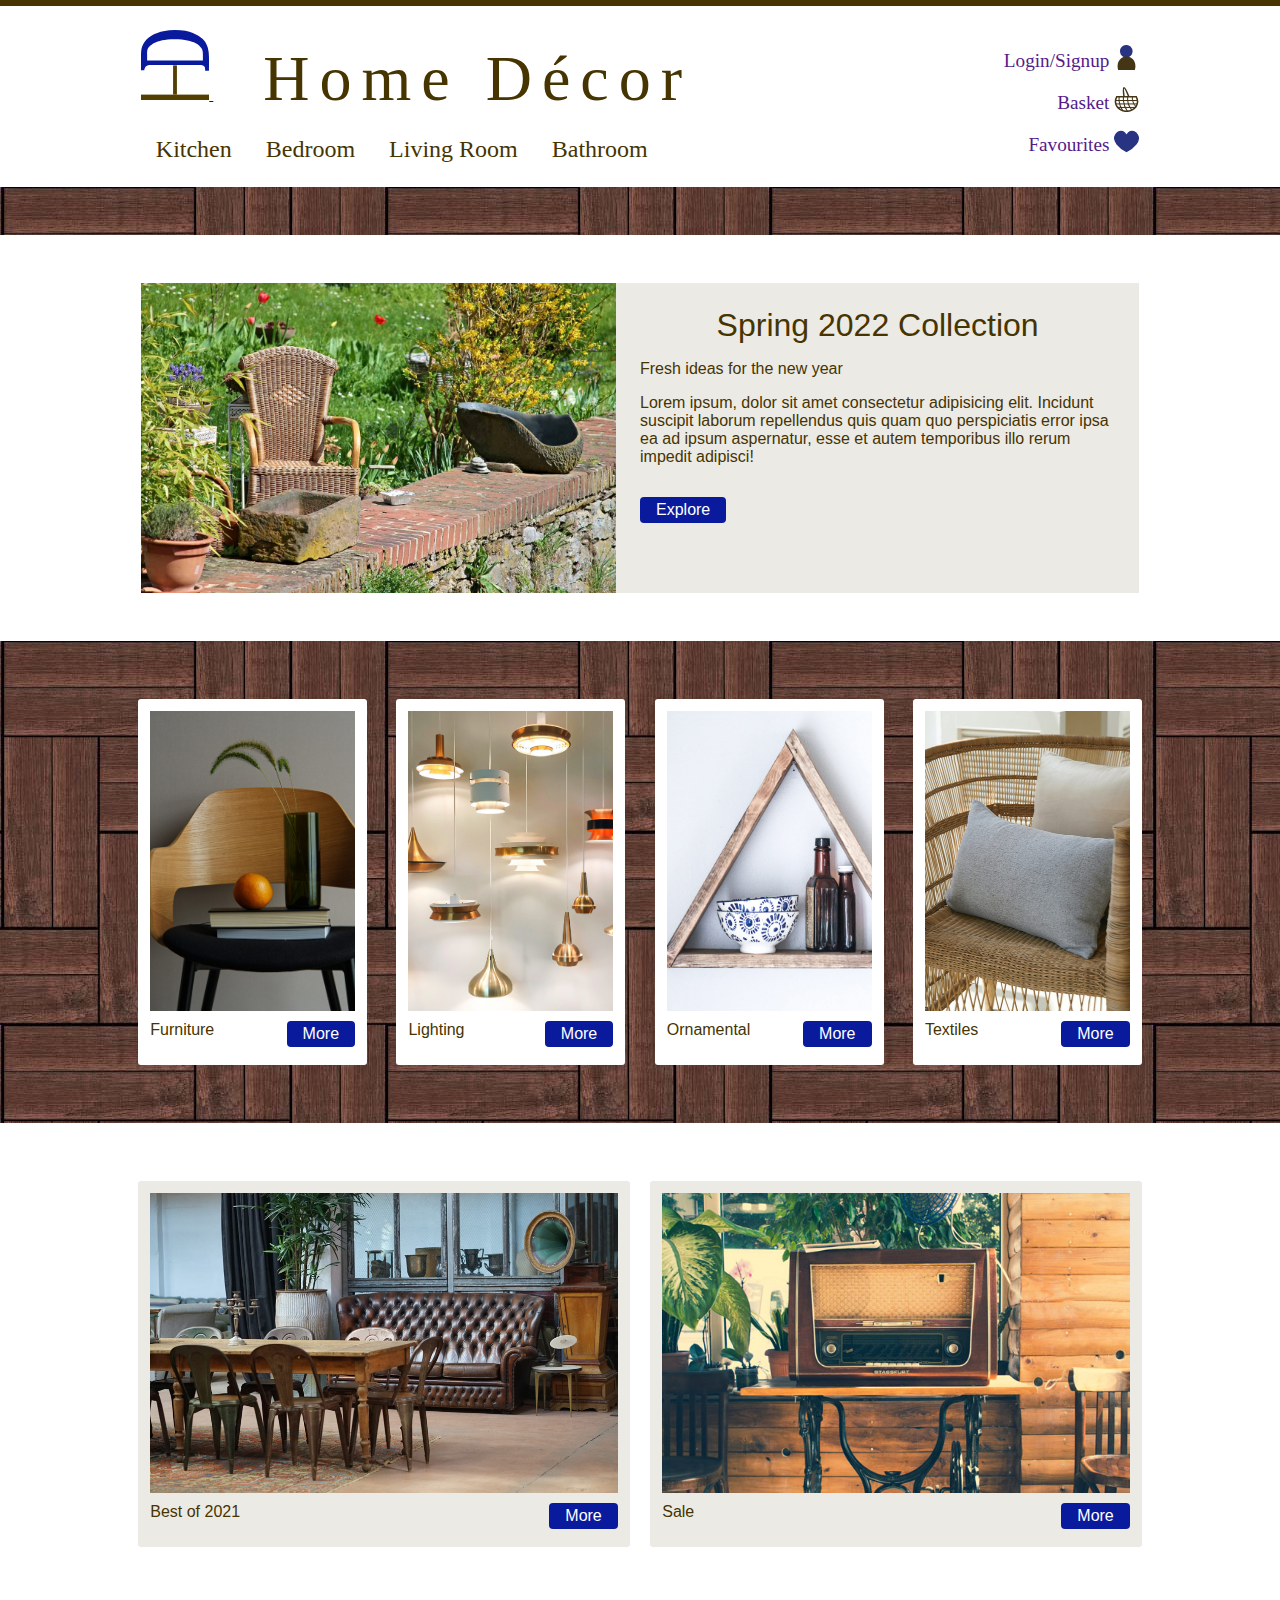
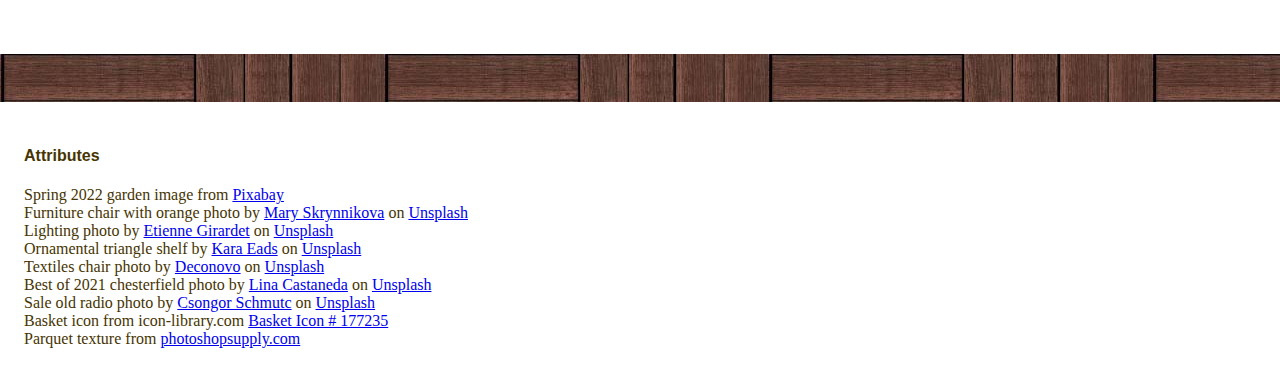
==== commit 24fadb61: "kitchen page and icons added" ====
--- a/root/index.html
+++ b/root/index.html
@@ -4,6 +4,7 @@
     <meta charset="UTF-8">
     <meta http-equiv="X-UA-Compatible" content="IE=edge">
     <meta name="viewport" content="width=device-width, initial-scale=1.0">
+    <meta name="description" content="Contemporary and vintage quality home decor">
     <title>Home Decor | Welcome</title>
     <link rel="stylesheet" href="css/style.css">
 <body>
@@ -13,14 +14,15 @@
             <div id="brand">Home D&eacutecor</div>
         </a>
         <nav>
-            <a href="">Kitchen</a>
+            <a href="kitchen.html">Kitchen</a>
             <a href="">Bedroom</a>
             <a href="">Living Room</a>
             <a href="">Bathroom</a>
         </nav>
         <div class="user">
-            <div class="account"><a href="">Login/Signup</a></div>
-            <div class="basket"><a href="">Basket <img src="./images/basket-icon.png" alt=""></a></div>
+            <div class="account"><a href="">Login/Signup <img src="./images/User.svg" alt=""></a></div>
+            <div class="basket"><a href="">Basket <img src="./images/Basket.svg" alt=""></a></div>
+            <div class="favourites"><a href="">Favourites <img src="./images/Favourite.svg" alt=""></a></div>
         </div>
         <div class="hamburger">
             <div class="top-bar"></div>
@@ -33,7 +35,7 @@
         
         <div class="featured"> 
             <div class="image-container">
-                <img src="./images/spring.jpeg" alt="">
+                <img src="./images/spring.jpeg" alt="Wicker chair in garden">
             </div>
             <div class="featured-copy">
                 <h1>Spring 2022 Collection</h1>
@@ -48,7 +50,7 @@
             <div class="categories">
                 <div class="category-item">
                     <div class="image-container">
-                        <img src="./images/furniture.jpg" alt="">
+                        <img src="./images/furniture.jpg" alt="Modernist wooden chair">
                     </div>
                     <div class="copy">
                         <h2>Furniture</h2>
@@ -57,7 +59,7 @@
                 </div>
                 <div class="category-item">
                     <div class="image-container">
-                        <img src="./images/lighting.jpg" alt="">
+                        <img src="./images/lighting.jpg" alt="Hanging lamps">
                     </div>
                     <div class="copy">
                         <h2>Lighting</h2>
@@ -66,7 +68,7 @@
                 </div>
                 <div class="category-item">
                     <div class="image-container">
-                        <img src="./images/ornamentals.jpg" alt="">
+                        <img src="./images/ornamentals.jpg" alt="Triangle wall shelf">
                     </div>
                     <div class="copy">
                         <h2>Ornamental</h2>
@@ -75,7 +77,7 @@
                 </div>
                 <div class="category-item">
                     <div class="image-container">
-                        <img src="./images/textiles.jpg" alt="">
+                        <img src="./images/textiles.jpg" alt="Cushions on wicker chair">
                     </div>
                     <div class="copy">
                         <h2>Textiles</h2>
--- a/root/css/style.css
+++ b/root/css/style.css
@@ -150,9 +150,14 @@
   font-size: 1.5rem;
   text-decoration: none;
   margin: 15px;
+  color: #463401;
 }
 
 nav a:hover {
+  text-decoration: underline;
+}
+
+.here {
   text-decoration: underline;
 }
 
@@ -169,11 +174,15 @@
   font-size: 1.2rem;
 }
 
+.user div :hover {
+  text-decoration: underline;
+}
+
 .user a {
   text-decoration: unset;
 }
 
-.user .basket img {
+.user img {
   height: 25px;
   width: 25px;
   position: relative;
@@ -241,6 +250,36 @@
 
 .featured .cta {
   margin-top: 15px;
+}
+
+.featured.kitchen-featured {
+  text-align: right;
+  -webkit-box-orient: horizontal;
+  -webkit-box-direction: reverse;
+      -ms-flex-direction: row-reverse;
+          flex-direction: row-reverse;
+  background-color: white;
+}
+
+.featured.kitchen-featured h1 {
+  text-align: right;
+}
+
+@media (min-width: 1000px) {
+  .featured.kitchen-featured .image-container {
+    -webkit-box-flex: 0.8;
+        -ms-flex: 0.8;
+            flex: 0.8;
+  }
+}
+
+.featured.kitchen-featured img {
+  -webkit-filter: hue-rotate(8deg);
+          filter: hue-rotate(8deg);
+}
+
+.featured.kitchen-featured .featured-copy {
+  border-right: 2px solid #463401;
 }
 
 .categories {
@@ -326,6 +365,7 @@
 }
 
 .categories .image-container {
+  position: relative;
   overflow: hidden;
 }
 
@@ -335,4 +375,21 @@
      object-fit: cover;
   width: 100%;
 }
+
+.categories .fav-icon {
+  position: absolute;
+  height: 25px;
+  width: 30px;
+  top: 0;
+  right: 0;
+  background-color: white;
+  padding: 8px;
+  border-bottom-left-radius: 4px;
+  fill: #091B9C;
+}
+
+.categories .fav-icon:hover {
+  cursor: pointer;
+  fill: #960000;
+}
 /*# sourceMappingURL=style.css.map */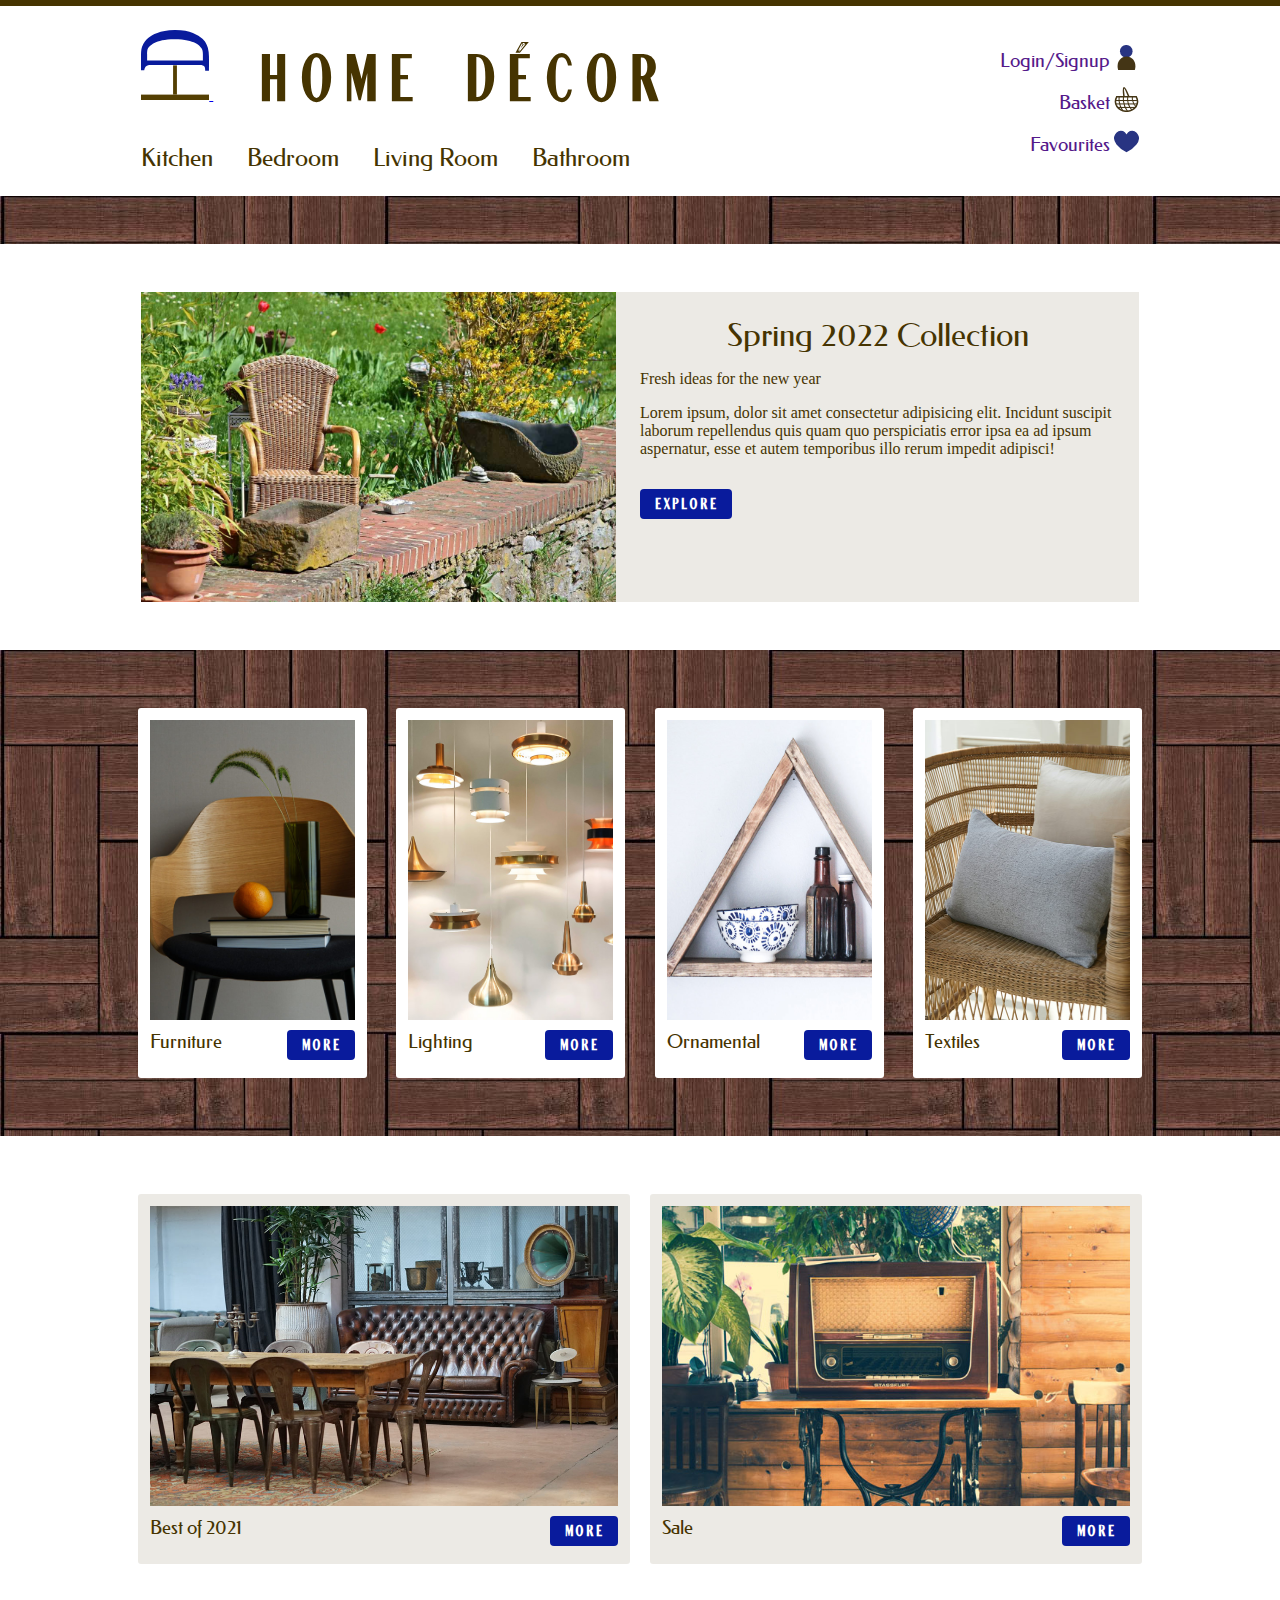
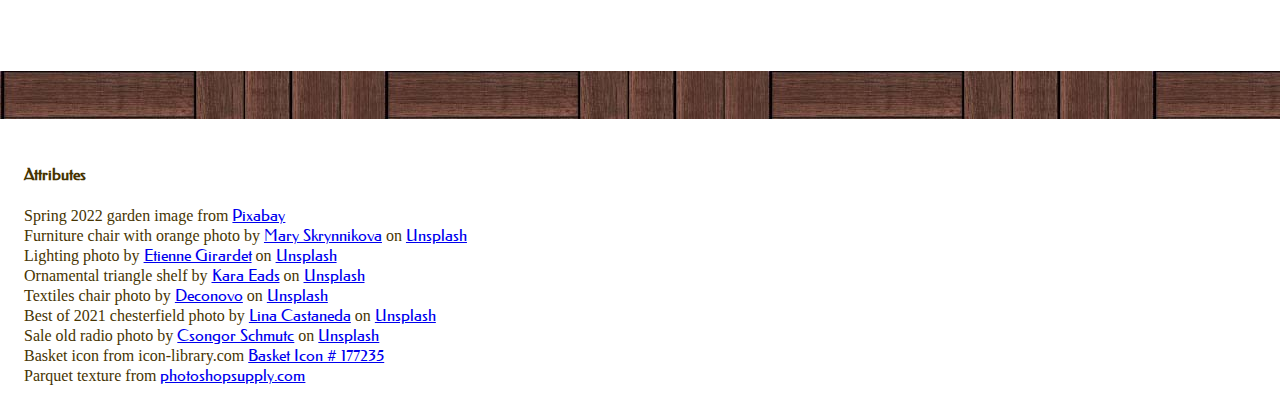
==== commit ad9b1af0: "Fonts updated" ====
--- a/root/index.html
+++ b/root/index.html
@@ -7,6 +7,9 @@
     <meta name="description" content="Contemporary and vintage quality home decor">
     <title>Home Decor | Welcome</title>
     <link rel="stylesheet" href="css/style.css">
+    <link rel="preconnect" href="https://fonts.googleapis.com">
+    <link rel="preconnect" href="https://fonts.gstatic.com" crossorigin>
+    <link href="https://fonts.googleapis.com/css2?family=Federo&display=swap" rel="stylesheet"> 
 <body>
     <header>
         <a href="index.html">
--- a/root/css/style.css
+++ b/root/css/style.css
@@ -1,21 +1,24 @@
 body {
   margin: 0;
-  font-family: Georgia, "Times New Roman", Times, serif;
+  font-family: "Verdana", "Times New Roman", Times, serif;
   color: #463401;
 }
 
-p, h1, h2, h3, h4 {
-  font-family: Verdana, Geneva, Tahoma, sans-serif;
+h1, h2, h3, h4, a {
+  font-family: "Federo", "Verdana", Tahoma, sans-serif;
 }
 
 .cta {
+  font-family: 'Nizza';
+  font-weight: bold;
+  letter-spacing: 3px;
+  font-size: 1.1rem;
   display: inline-block;
   background-color: #091B9C;
   color: white;
   text-decoration: none;
-  padding: 4px 16px;
+  padding: 4px 13px 4px 16px;
   border-radius: 4px;
-  font-family: Verdana, Geneva, Tahoma, sans-serif;
 }
 
 .cta:hover {
@@ -33,6 +36,11 @@
 
 .attributes {
   padding: 24px;
+}
+
+@font-face {
+  font-family: "Nizza";
+  src: url("../fonts/Nizza.ttf") format("truetype");
 }
 
 header {
@@ -47,7 +55,7 @@
     height: 50px;
   }
   header #brand {
-    font-size: 2.5rem;
+    font-size: 3rem;
   }
   header nav {
     display: none;
@@ -66,7 +74,7 @@
   }
   header #brand {
     margin-left: 10px;
-    font-size: 2rem;
+    font-size: 2.5rem;
   }
   header #logo {
     height: 32px;
@@ -91,7 +99,7 @@
 
 @media (max-width: 500px) {
   header #brand {
-    font-size: 1.5rem;
+    font-size: 2rem;
     letter-spacing: 5px;
   }
 }
@@ -135,9 +143,11 @@
 }
 
 #brand {
-  font-size: 4rem;
-  letter-spacing: 10px;
+  font-size: 4.5rem;
+  letter-spacing: 15px;
   margin-left: 50px;
+  font-family: 'Nizza';
+  font-weight: bold;
   color: #463401;
 }
 
@@ -155,6 +165,10 @@
 
 nav a:hover {
   text-decoration: underline;
+}
+
+nav a:first-child {
+  margin-left: 0;
 }
 
 .here {
@@ -202,7 +216,7 @@
   display: -webkit-box;
   display: -ms-flexbox;
   display: flex;
-  font-family: Verdana, Geneva, Tahoma, sans-serif;
+  font-family: "Verdana", "Times New Roman", Times, serif;
   margin-bottom: 48px;
 }
 
@@ -364,6 +378,10 @@
   font-weight: normal;
 }
 
+.categories .category-item .copy h2, .categories .category-item .copy h3 {
+  font-size: 1.2rem;
+}
+
 .categories .image-container {
   position: relative;
   overflow: hidden;
